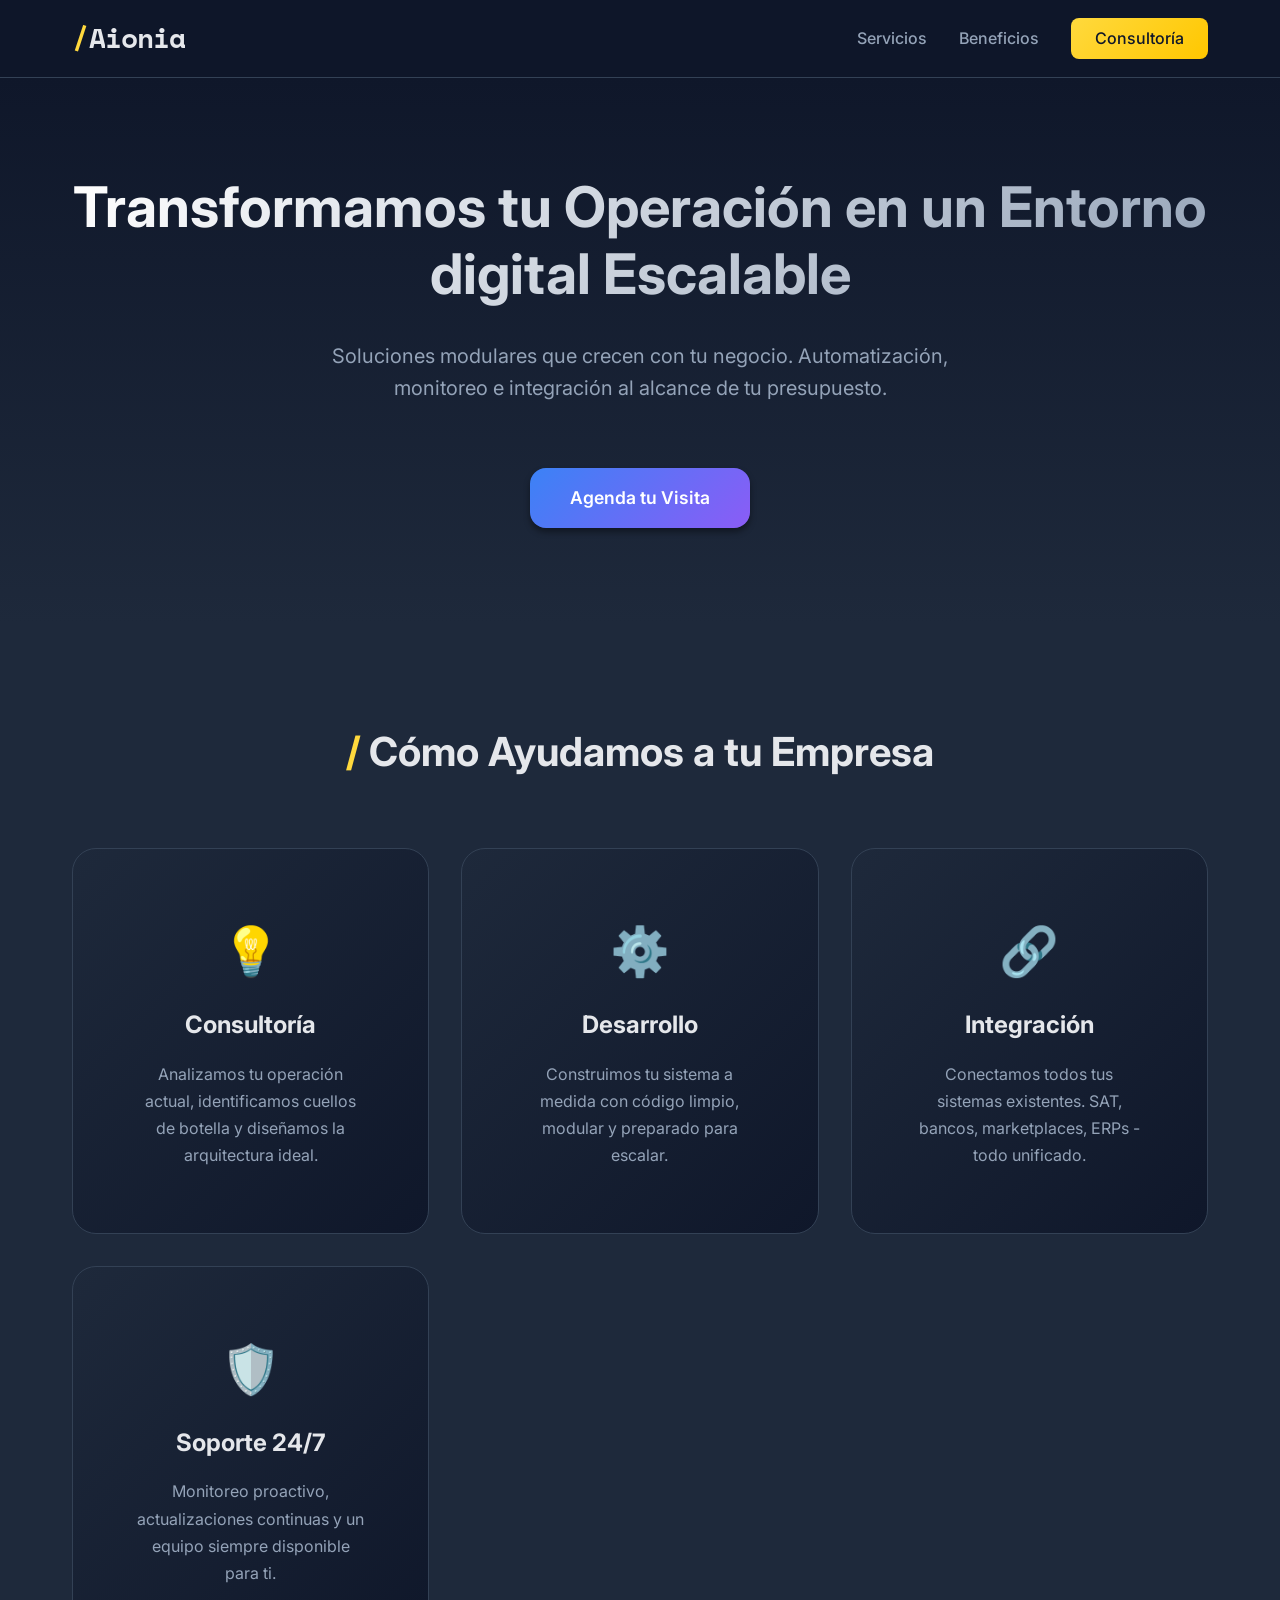
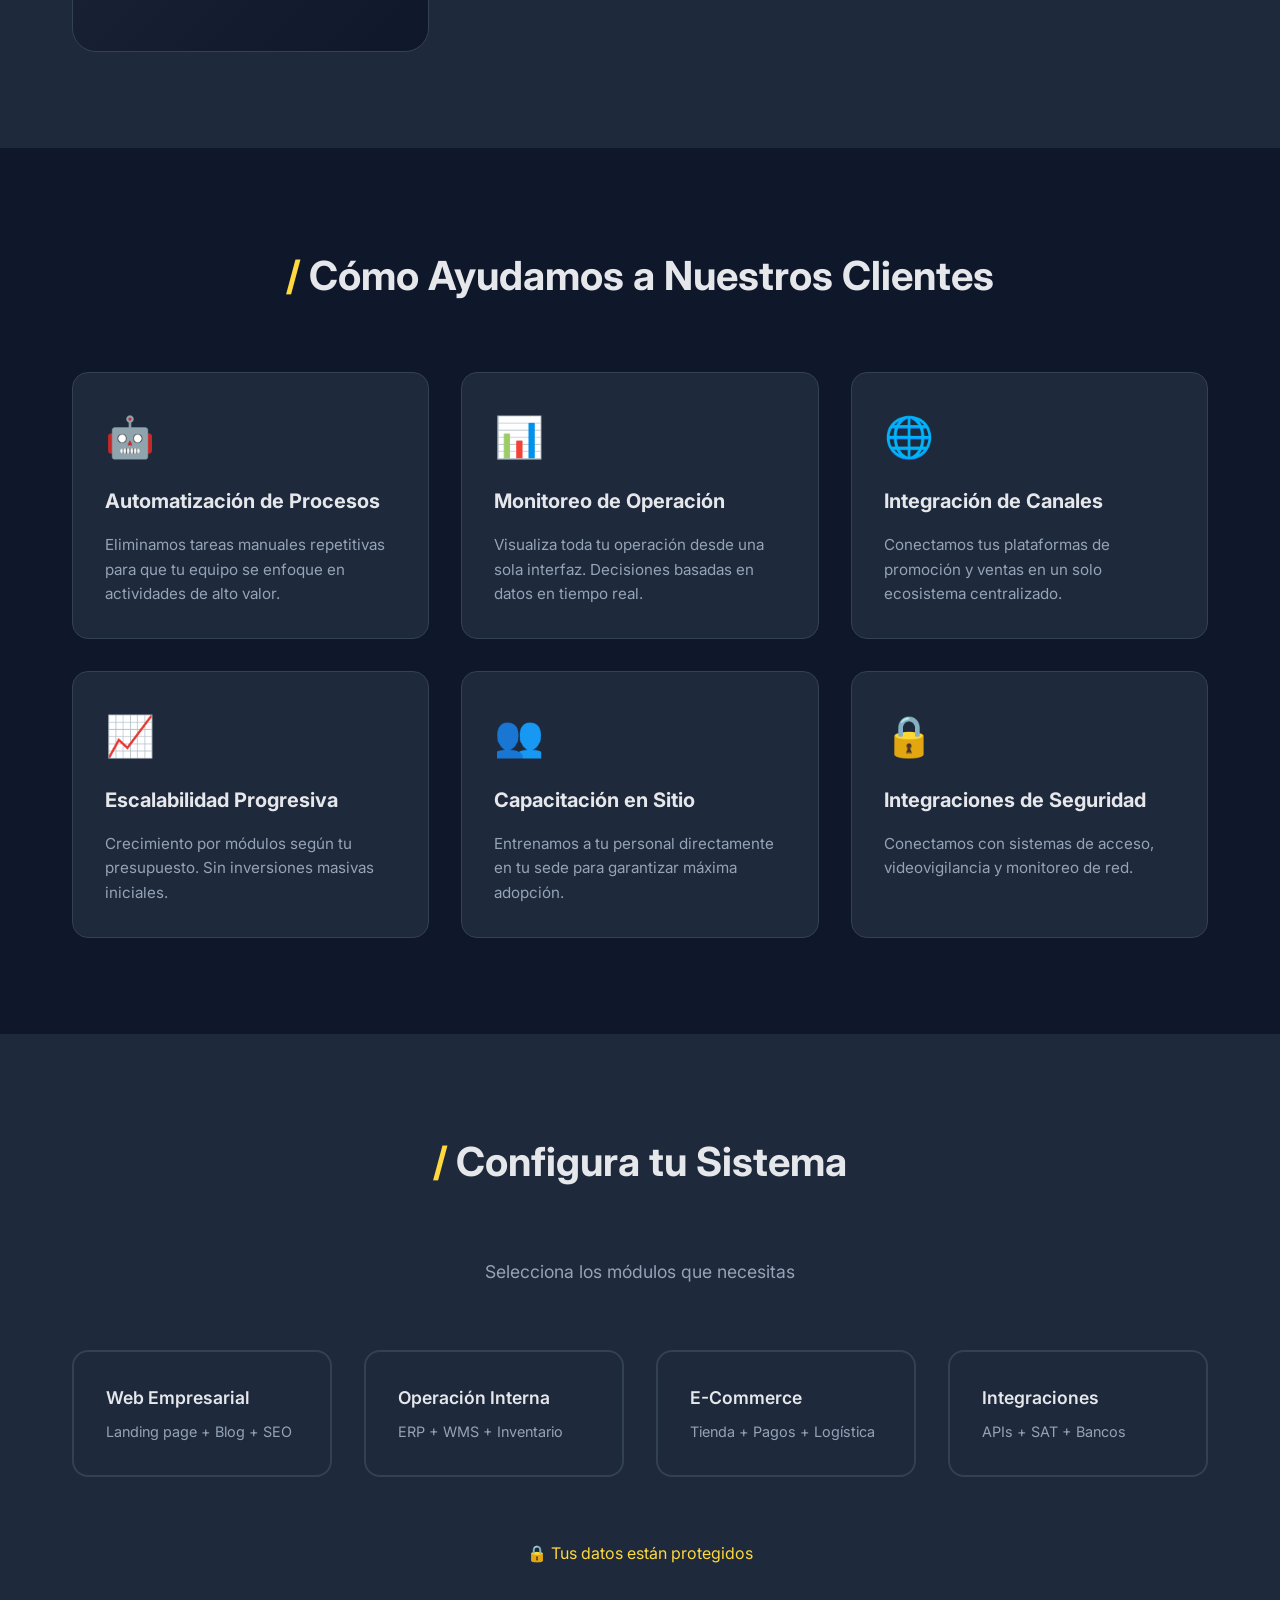
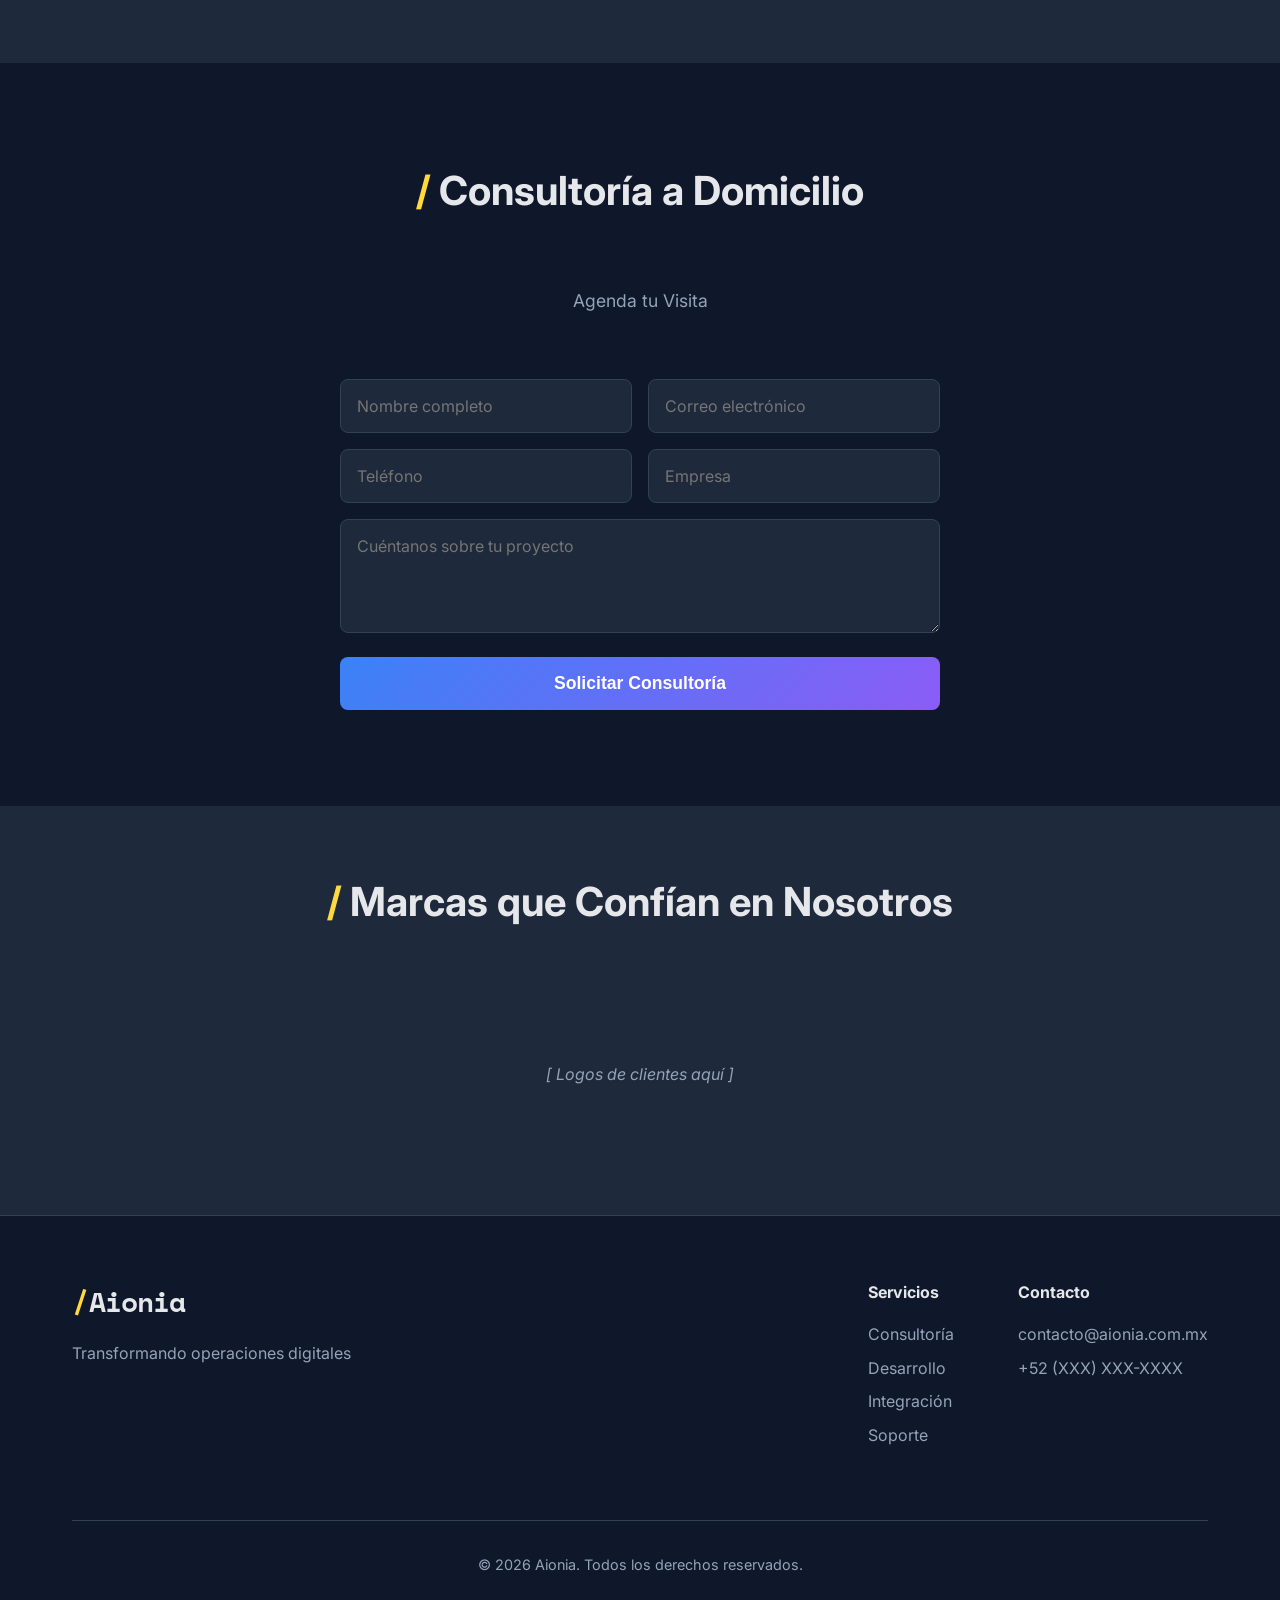
==== index.html @ 82d9cc67 "Initial commit: AIONIA website with modern design and interactive features" ====
<!DOCTYPE html>
<html lang="es">
<head>
    <meta charset="UTF-8">
    <meta name="viewport" content="width=device-width, initial-scale=1.0">
    <meta name="description" content="Transformamos tu operación en un entorno digital escalable. Soluciones modulares que crecen con tu negocio.">
    <meta name="keywords" content="consultoría digital, desarrollo de software, integración de sistemas, automatización, ERP, WMS">
    <title>Aionia - Transformamos tu Operación Digital</title>
    <link rel="stylesheet" href="css/styles.css">
    <link rel="preconnect" href="https://fonts.googleapis.com">
    <link rel="preconnect" href="https://fonts.gstatic.com" crossorigin>
    <link href="https://fonts.googleapis.com/css2?family=Inter:wght@400;500;600;700&family=Space+Mono:wght@700&display=swap" rel="stylesheet">
</head>
<body>
    <!-- Navigation -->
    <nav class="navbar">
        <div class="container">
            <div class="logo-wrapper">
                <span class="logo-slash">/</span>
                <div class="logo-text">
                    <span class="logo-char" style="--delay: 0.1s">A</span>
                    <span class="logo-char" style="--delay: 0.2s">i</span>
                    <span class="logo-char" style="--delay: 0.3s">o</span>
                    <span class="logo-char" style="--delay: 0.4s">n</span>
                    <span class="logo-char" style="--delay: 0.5s">i</span>
                    <span class="logo-char" style="--delay: 0.6s">a</span>
                </div>
            </div>
            <div class="nav-links">
                <a href="#services">Servicios</a>
                <a href="#benefits">Beneficios</a>
                <a href="#consultation" class="cta-button">Consultoría</a>
            </div>
        </div>
    </nav>

    <!-- Hero Section -->
    <section class="hero">
        <div class="container">
            <h1 class="hero-title">Transformamos tu Operación en un Entorno digital Escalable</h1>
            <p class="hero-subtitle">Soluciones modulares que crecen con tu negocio. Automatización, monitoreo e integración al alcance de tu presupuesto.</p>
            <a href="#consultation" class="hero-cta">Agenda tu Visita</a>
        </div>
    </section>

    <!-- Services Section -->
    <section id="services" class="services">
        <div class="container">
            <h2 class="section-title"><span class="slash">/</span>Cómo Ayudamos a tu Empresa</h2>
            <div class="services-grid">
                <div class="service-card">
                    <div class="service-icon">💡</div>
                    <h3>Consultoría</h3>
                    <p>Analizamos tu operación actual, identificamos cuellos de botella y diseñamos la arquitectura ideal.</p>
                </div>
                <div class="service-card">
                    <div class="service-icon">⚙️</div>
                    <h3>Desarrollo</h3>
                    <p>Construimos tu sistema a medida con código limpio, modular y preparado para escalar.</p>
                </div>
                <div class="service-card">
                    <div class="service-icon">🔗</div>
                    <h3>Integración</h3>
                    <p>Conectamos todos tus sistemas existentes. SAT, bancos, marketplaces, ERPs - todo unificado.</p>
                </div>
                <div class="service-card">
                    <div class="service-icon">🛡️</div>
                    <h3>Soporte 24/7</h3>
                    <p>Monitoreo proactivo, actualizaciones continuas y un equipo siempre disponible para ti.</p>
                </div>
            </div>
        </div>
    </section>

    <!-- Benefits Section -->
    <section id="benefits" class="benefits">
        <div class="container">
            <h2 class="section-title"><span class="slash">/</span>Cómo Ayudamos a Nuestros Clientes</h2>
            <div class="benefits-grid">
                <div class="benefit-card">
                    <div class="benefit-icon">🤖</div>
                    <h3>Automatización de Procesos</h3>
                    <p>Eliminamos tareas manuales repetitivas para que tu equipo se enfoque en actividades de alto valor.</p>
                </div>
                <div class="benefit-card">
                    <div class="benefit-icon">📊</div>
                    <h3>Monitoreo de Operación</h3>
                    <p>Visualiza toda tu operación desde una sola interfaz. Decisiones basadas en datos en tiempo real.</p>
                </div>
                <div class="benefit-card">
                    <div class="benefit-icon">🌐</div>
                    <h3>Integración de Canales</h3>
                    <p>Conectamos tus plataformas de promoción y ventas en un solo ecosistema centralizado.</p>
                </div>
                <div class="benefit-card">
                    <div class="benefit-icon">📈</div>
                    <h3>Escalabilidad Progresiva</h3>
                    <p>Crecimiento por módulos según tu presupuesto. Sin inversiones masivas iniciales.</p>
                </div>
                <div class="benefit-card">
                    <div class="benefit-icon">👥</div>
                    <h3>Capacitación en Sitio</h3>
                    <p>Entrenamos a tu personal directamente en tu sede para garantizar máxima adopción.</p>
                </div>
                <div class="benefit-card">
                    <div class="benefit-icon">🔒</div>
                    <h3>Integraciones de Seguridad</h3>
                    <p>Conectamos con sistemas de acceso, videovigilancia y monitoreo de red.</p>
                </div>
            </div>
        </div>
    </section>

    <!-- Configuration System -->
    <section class="configuration">
        <div class="container">
            <h2 class="section-title"><span class="slash">/</span>Configura tu Sistema</h2>
            <p class="section-subtitle">Selecciona los módulos que necesitas</p>
            <div class="modules-grid">
                <div class="module-card">
                    <input type="checkbox" id="module-web" class="module-checkbox">
                    <label for="module-web" class="module-label">
                        <span class="module-name">Web Empresarial</span>
                        <span class="module-description">Landing page + Blog + SEO</span>
                    </label>
                </div>
                <div class="module-card">
                    <input type="checkbox" id="module-operation" class="module-checkbox">
                    <label for="module-operation" class="module-label">
                        <span class="module-name">Operación Interna</span>
                        <span class="module-description">ERP + WMS + Inventario</span>
                    </label>
                </div>
                <div class="module-card">
                    <input type="checkbox" id="module-ecommerce" class="module-checkbox">
                    <label for="module-ecommerce" class="module-label">
                        <span class="module-name">E-Commerce</span>
                        <span class="module-description">Tienda + Pagos + Logística</span>
                    </label>
                </div>
                <div class="module-card">
                    <input type="checkbox" id="module-integrations" class="module-checkbox">
                    <label for="module-integrations" class="module-label">
                        <span class="module-name">Integraciones</span>
                        <span class="module-description">APIs + SAT + Bancos</span>
                    </label>
                </div>
            </div>
            <p class="data-protection">🔒 Tus datos están protegidos</p>
        </div>
    </section>

    <!-- Consultation Form -->
    <section id="consultation" class="consultation">
        <div class="container">
            <h2 class="section-title"><span class="slash">/</span>Consultoría a Domicilio</h2>
            <p class="section-subtitle">Agenda tu Visita</p>
            <form class="consultation-form" id="contactForm">
                <div class="form-row">
                    <input type="text" name="name" placeholder="Nombre completo" required>
                    <input type="email" name="email" placeholder="Correo electrónico" required>
                </div>
                <div class="form-row">
                    <input type="tel" name="phone" placeholder="Teléfono" required>
                    <input type="text" name="company" placeholder="Empresa">
                </div>
                <textarea name="message" placeholder="Cuéntanos sobre tu proyecto" rows="4" required></textarea>
                <button type="submit" class="submit-button">Solicitar Consultoría</button>
            </form>
        </div>
    </section>

    <!-- Brands Section -->
    <section class="brands">
        <div class="container">
            <h2 class="section-title"><span class="slash">/</span>Marcas que Confían en Nosotros</h2>
            <div class="brands-container">
                <p class="brands-placeholder">[ Logos de clientes aquí ]</p>
            </div>
        </div>
    </section>

    <!-- Footer -->
    <footer class="footer">
        <div class="container">
            <div class="footer-content">
                <div class="footer-logo">
                    <div class="logo-wrapper">
                        <span class="logo-slash">/</span>
                        <span class="logo-text-simple">Aionia</span>
                    </div>
                    <p>Transformando operaciones digitales</p>
                </div>
                <div class="footer-links">
                    <div class="footer-column">
                        <h4>Servicios</h4>
                        <a href="#services">Consultoría</a>
                        <a href="#services">Desarrollo</a>
                        <a href="#services">Integración</a>
                        <a href="#services">Soporte</a>
                    </div>
                    <div class="footer-column">
                        <h4>Contacto</h4>
                        <a href="mailto:contacto@aionia.com.mx">contacto@aionia.com.mx</a>
                        <a href="tel:+52">+52 (XXX) XXX-XXXX</a>
                    </div>
                </div>
            </div>
            <div class="footer-bottom">
                <p>&copy; 2026 Aionia. Todos los derechos reservados.</p>
            </div>
        </div>
    </footer>

    <script src="js/main.js"></script>
</body>
</html>
---- css/styles.css ----
/* Reset and Base Styles */
* {
    margin: 0;
    padding: 0;
    box-sizing: border-box;
}

:root {
    /* Color Palette */
    --bg-primary: #0F172A;
    --bg-secondary: #1E293B;
    --bg-card: #1E293B;
    --text-primary: #E5E7EB;
    --text-secondary: #94A3B8;
    --accent-yellow: #FFD93D;
    --accent-blue: #3B82F6;
    --accent-purple: #8B5CF6;
    --border-color: #334155;
    
    /* Typography */
    --font-primary: 'Inter', -apple-system, BlinkMacSystemFont, sans-serif;
    --font-mono: 'Space Mono', 'Courier New', monospace;
    
    /* Spacing */
    --spacing-xs: 0.5rem;
    --spacing-sm: 1rem;
    --spacing-md: 2rem;
    --spacing-lg: 4rem;
    --spacing-xl: 6rem;
    
    /* Border Radius */
    --radius-sm: 0.5rem;
    --radius-md: 1rem;
    --radius-lg: 1.5rem;
    
    /* Shadows */
    --shadow-sm: 0 1px 3px rgba(0, 0, 0, 0.3);
    --shadow-md: 0 4px 6px rgba(0, 0, 0, 0.4);
    --shadow-lg: 0 10px 25px rgba(0, 0, 0, 0.5);
    --shadow-glow: 0 0 20px rgba(255, 217, 61, 0.3);
}

body {
    font-family: var(--font-primary);
    background-color: var(--bg-primary);
    color: var(--text-primary);
    line-height: 1.6;
    overflow-x: hidden;
}

.container {
    max-width: 1200px;
    margin: 0 auto;
    padding: 0 var(--spacing-md);
}

/* Logo Animation */
.logo-wrapper {
    font-family: var(--font-mono);
    font-size: 28px;
    font-weight: 700;
    color: var(--text-primary);
    position: relative;
    letter-spacing: -1px;
    display: flex;
    align-items: center;
}

.logo-slash {
    display: inline-block;
    color: var(--accent-yellow);
    animation: cursorBlink 1s ease-in-out infinite;
    margin-right: 1px;
}

@keyframes cursorBlink {
    0%, 100% {
        opacity: 1;
    }
    50% {
        opacity: 0.3;
    }
}

.logo-text {
    display: inline-flex;
    overflow: hidden;
}

.logo-char {
    display: inline-block;
    width: 0;
    overflow: hidden;
    animation: pushIn 0.3s ease-out forwards;
    animation-delay: var(--delay);
    white-space: nowrap;
}

@keyframes pushIn {
    0% {
        width: 0;
        opacity: 0;
    }
    100% {
        width: auto;
        opacity: 1;
    }
}

/* Navigation */
.navbar {
    background-color: rgba(15, 23, 42, 0.9);
    backdrop-filter: blur(10px);
    padding: var(--spacing-sm) 0;
    position: sticky;
    top: 0;
    z-index: 1000;
    border-bottom: 1px solid var(--border-color);
}

.navbar .container {
    display: flex;
    justify-content: space-between;
    align-items: center;
}

.nav-links {
    display: flex;
    gap: var(--spacing-md);
    align-items: center;
}

.nav-links a {
    color: var(--text-secondary);
    text-decoration: none;
    font-weight: 500;
    transition: color 0.3s ease;
}

.nav-links a:hover {
    color: var(--accent-yellow);
}

.cta-button {
    background: linear-gradient(135deg, var(--accent-yellow), #FFC700);
    color: var(--bg-primary) !important;
    padding: 0.5rem 1.5rem;
    border-radius: var(--radius-sm);
    font-weight: 600;
    transition: transform 0.2s ease, box-shadow 0.2s ease;
}

.cta-button:hover {
    transform: translateY(-2px);
    box-shadow: var(--shadow-glow);
}

/* Hero Section */
.hero {
    padding: var(--spacing-xl) 0;
    text-align: center;
    background: linear-gradient(180deg, var(--bg-primary) 0%, var(--bg-secondary) 100%);
}

.hero-title {
    font-size: 3.5rem;
    font-weight: 700;
    margin-bottom: var(--spacing-md);
    background: linear-gradient(135deg, #FFFFFF, #94A3B8);
    -webkit-background-clip: text;
    -webkit-text-fill-color: transparent;
    background-clip: text;
    line-height: 1.2;
}

.hero-subtitle {
    font-size: 1.25rem;
    color: var(--text-secondary);
    max-width: 700px;
    margin: 0 auto var(--spacing-lg);
}

.hero-cta {
    display: inline-block;
    background: linear-gradient(135deg, var(--accent-blue), var(--accent-purple));
    color: white;
    padding: 1rem 2.5rem;
    border-radius: var(--radius-md);
    text-decoration: none;
    font-weight: 600;
    font-size: 1.1rem;
    transition: transform 0.3s ease, box-shadow 0.3s ease;
    box-shadow: var(--shadow-md);
}

.hero-cta:hover {
    transform: translateY(-3px);
    box-shadow: 0 15px 35px rgba(59, 130, 246, 0.4);
}

/* Section Titles */
.section-title {
    font-size: 2.5rem;
    font-weight: 700;
    margin-bottom: var(--spacing-lg);
    text-align: center;
}

.slash {
    color: var(--accent-yellow);
    margin-right: 0.5rem;
}

.section-subtitle {
    text-align: center;
    color: var(--text-secondary);
    font-size: 1.1rem;
    margin-bottom: var(--spacing-lg);
}

/* Services Section */
.services {
    padding: var(--spacing-xl) 0;
    background-color: var(--bg-secondary);
}

.services-grid {
    display: grid;
    grid-template-columns: repeat(auto-fit, minmax(280px, 1fr));
    gap: var(--spacing-md);
}

.service-card {
    background: linear-gradient(135deg, #1E293B 0%, #0F172A 100%);
    padding: var(--spacing-lg);
    border-radius: var(--radius-lg);
    border: 1px solid var(--border-color);
    transition: transform 0.3s ease, box-shadow 0.3s ease, border-color 0.3s ease;
    text-align: center;
}

.service-card:hover {
    transform: translateY(-5px);
    box-shadow: var(--shadow-lg);
    border-color: var(--accent-yellow);
}

.service-icon {
    font-size: 3rem;
    margin-bottom: var(--spacing-sm);
}

.service-card h3 {
    font-size: 1.5rem;
    margin-bottom: var(--spacing-sm);
    color: var(--text-primary);
}

.service-card p {
    color: var(--text-secondary);
    line-height: 1.7;
}

/* Benefits Section */
.benefits {
    padding: var(--spacing-xl) 0;
    background-color: var(--bg-primary);
}

.benefits-grid {
    display: grid;
    grid-template-columns: repeat(auto-fit, minmax(300px, 1fr));
    gap: var(--spacing-md);
}

.benefit-card {
    background: var(--bg-card);
    padding: var(--spacing-md);
    border-radius: var(--radius-md);
    border: 1px solid var(--border-color);
    transition: transform 0.3s ease, background 0.3s ease;
}

.benefit-card:hover {
    transform: translateY(-3px);
    background: linear-gradient(135deg, #1E293B 0%, #334155 100%);
}

.benefit-icon {
    font-size: 2.5rem;
    margin-bottom: var(--spacing-sm);
}

.benefit-card h3 {
    font-size: 1.25rem;
    margin-bottom: var(--spacing-sm);
    color: var(--text-primary);
}

.benefit-card p {
    color: var(--text-secondary);
    font-size: 0.95rem;
}

/* Configuration Section */
.configuration {
    padding: var(--spacing-xl) 0;
    background-color: var(--bg-secondary);
}

.modules-grid {
    display: grid;
    grid-template-columns: repeat(auto-fit, minmax(250px, 1fr));
    gap: var(--spacing-md);
    margin-bottom: var(--spacing-lg);
}

.module-card {
    position: relative;
}

.module-checkbox {
    display: none;
}

.module-label {
    display: block;
    background: var(--bg-card);
    padding: var(--spacing-md);
    border-radius: var(--radius-md);
    border: 2px solid var(--border-color);
    cursor: pointer;
    transition: all 0.3s ease;
}

.module-checkbox:checked + .module-label {
    border-color: var(--accent-yellow);
    background: linear-gradient(135deg, rgba(255, 217, 61, 0.1) 0%, rgba(255, 217, 61, 0.05) 100%);
}

.module-name {
    display: block;
    font-weight: 600;
    font-size: 1.1rem;
    margin-bottom: var(--spacing-xs);
    color: var(--text-primary);
}

.module-description {
    display: block;
    color: var(--text-secondary);
    font-size: 0.9rem;
}

.data-protection {
    text-align: center;
    color: var(--accent-yellow);
    font-size: 1rem;
}

/* Consultation Section */
.consultation {
    padding: var(--spacing-xl) 0;
    background-color: var(--bg-primary);
}

.consultation-form {
    max-width: 600px;
    margin: 0 auto;
}

.form-row {
    display: grid;
    grid-template-columns: 1fr 1fr;
    gap: var(--spacing-sm);
    margin-bottom: var(--spacing-sm);
}

.consultation-form input,
.consultation-form textarea {
    width: 100%;
    padding: var(--spacing-sm);
    background: var(--bg-card);
    border: 1px solid var(--border-color);
    border-radius: var(--radius-sm);
    color: var(--text-primary);
    font-family: var(--font-primary);
    font-size: 1rem;
    transition: border-color 0.3s ease;
}

.consultation-form input:focus,
.consultation-form textarea:focus {
    outline: none;
    border-color: var(--accent-yellow);
}

.consultation-form textarea {
    margin-bottom: var(--spacing-sm);
    resize: vertical;
}

.submit-button {
    width: 100%;
    padding: var(--spacing-sm) var(--spacing-md);
    background: linear-gradient(135deg, var(--accent-blue), var(--accent-purple));
    color: white;
    border: none;
    border-radius: var(--radius-sm);
    font-weight: 600;
    font-size: 1.1rem;
    cursor: pointer;
    transition: transform 0.3s ease, box-shadow 0.3s ease;
}

.submit-button:hover {
    transform: translateY(-2px);
    box-shadow: 0 10px 25px rgba(59, 130, 246, 0.4);
}

/* Brands Section */
.brands {
    padding: var(--spacing-lg) 0;
    background-color: var(--bg-secondary);
}

.brands-container {
    text-align: center;
    padding: var(--spacing-lg);
}

.brands-placeholder {
    color: var(--text-secondary);
    font-style: italic;
}

/* Footer */
.footer {
    background-color: var(--bg-primary);
    padding: var(--spacing-lg) 0 var(--spacing-md);
    border-top: 1px solid var(--border-color);
}

.footer-content {
    display: grid;
    grid-template-columns: 1fr 1fr;
    gap: var(--spacing-lg);
    margin-bottom: var(--spacing-lg);
}

.footer-logo p {
    color: var(--text-secondary);
    margin-top: var(--spacing-sm);
}

.logo-text-simple {
    color: var(--text-primary);
}

.footer-links {
    display: flex;
    gap: var(--spacing-lg);
    justify-content: flex-end;
}

.footer-column h4 {
    color: var(--text-primary);
    margin-bottom: var(--spacing-sm);
}

.footer-column a {
    display: block;
    color: var(--text-secondary);
    text-decoration: none;
    margin-bottom: var(--spacing-xs);
    transition: color 0.3s ease;
}

.footer-column a:hover {
    color: var(--accent-yellow);
}

.footer-bottom {
    text-align: center;
    padding-top: var(--spacing-md);
    border-top: 1px solid var(--border-color);
    color: var(--text-secondary);
    font-size: 0.9rem;
}

/* Responsive Design */
@media (max-width: 768px) {
    .hero-title {
        font-size: 2.5rem;
    }
    
    .hero-subtitle {
        font-size: 1rem;
    }
    
    .nav-links {
        gap: var(--spacing-sm);
    }
    
    .form-row {
        grid-template-columns: 1fr;
    }
    
    .footer-content {
        grid-template-columns: 1fr;
    }
    
    .footer-links {
        justify-content: flex-start;
    }
    
    .section-title {
        font-size: 2rem;
    }
}

@media (max-width: 480px) {
    .hero-title {
        font-size: 2rem;
    }
    
    .logo-wrapper {
        font-size: 24px;
    }
    
    .services-grid,
    .benefits-grid,
    .modules-grid {
        grid-template-columns: 1fr;
    }
}
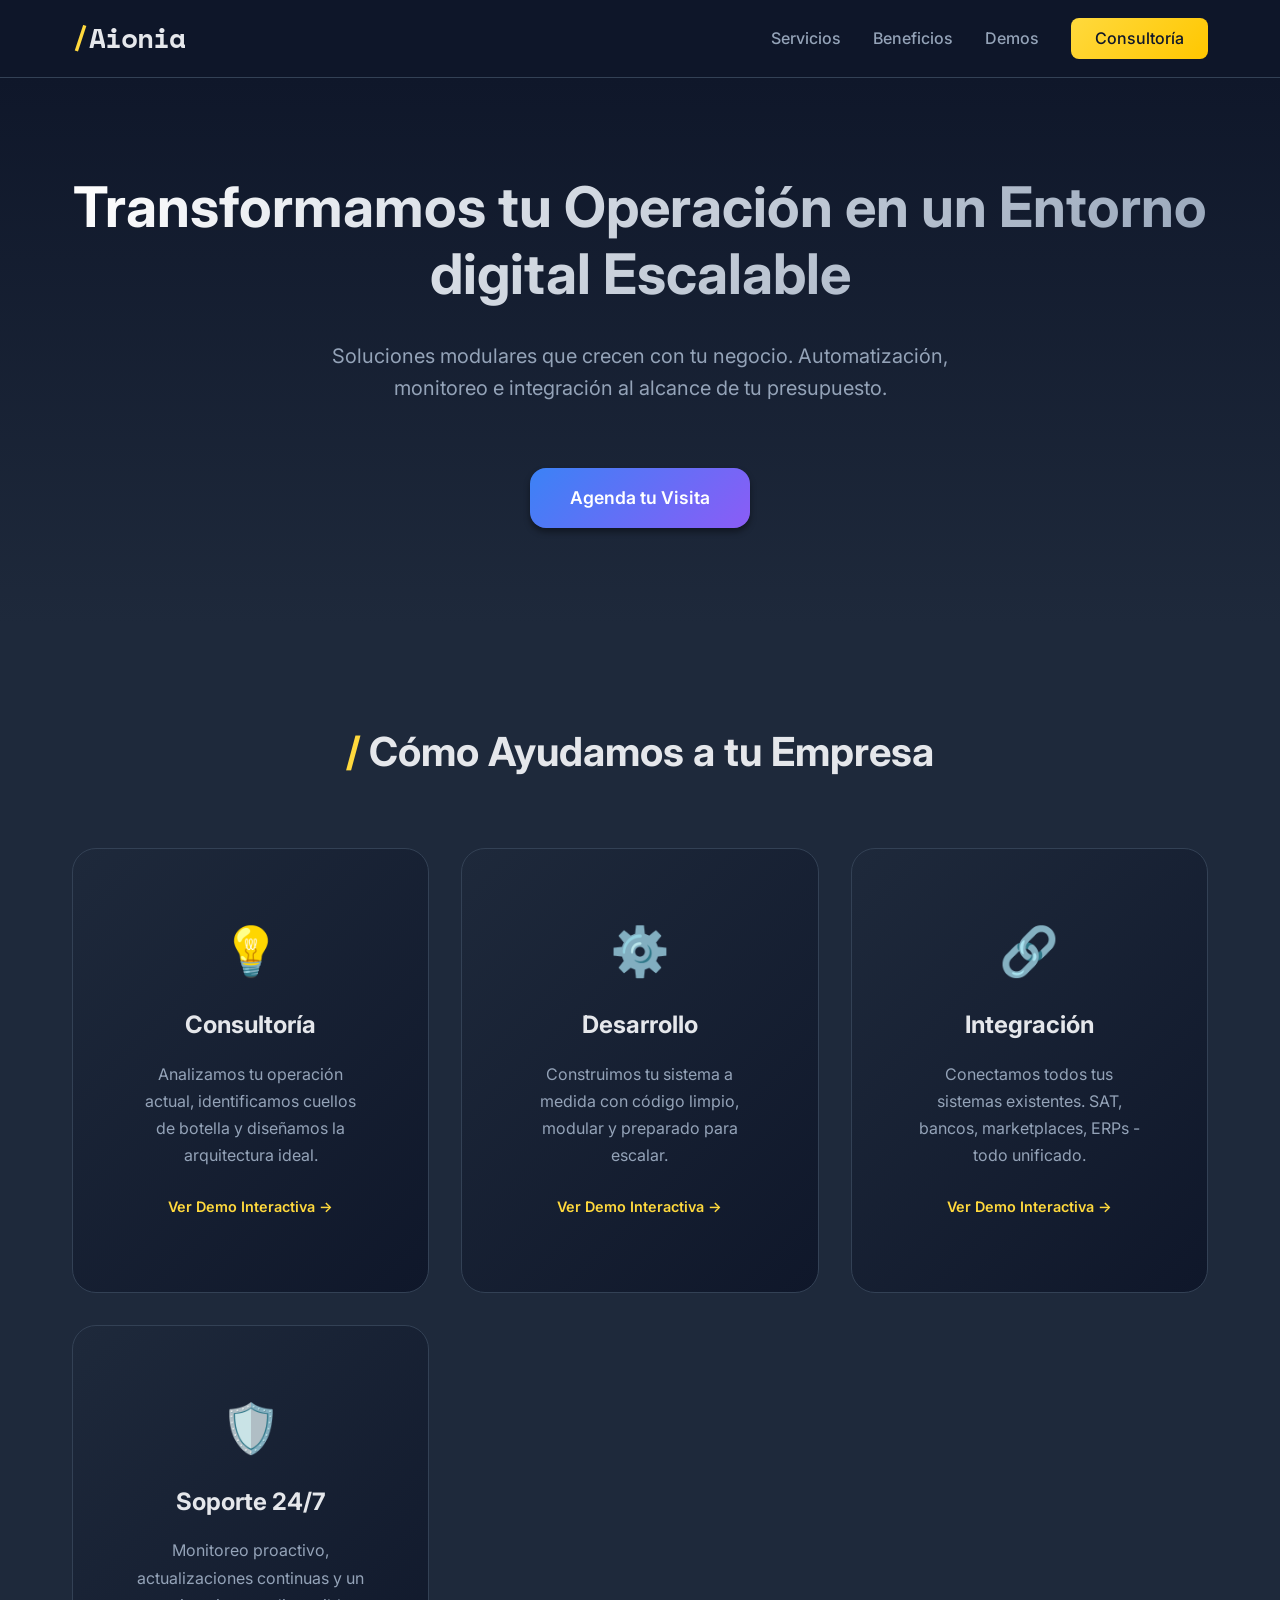
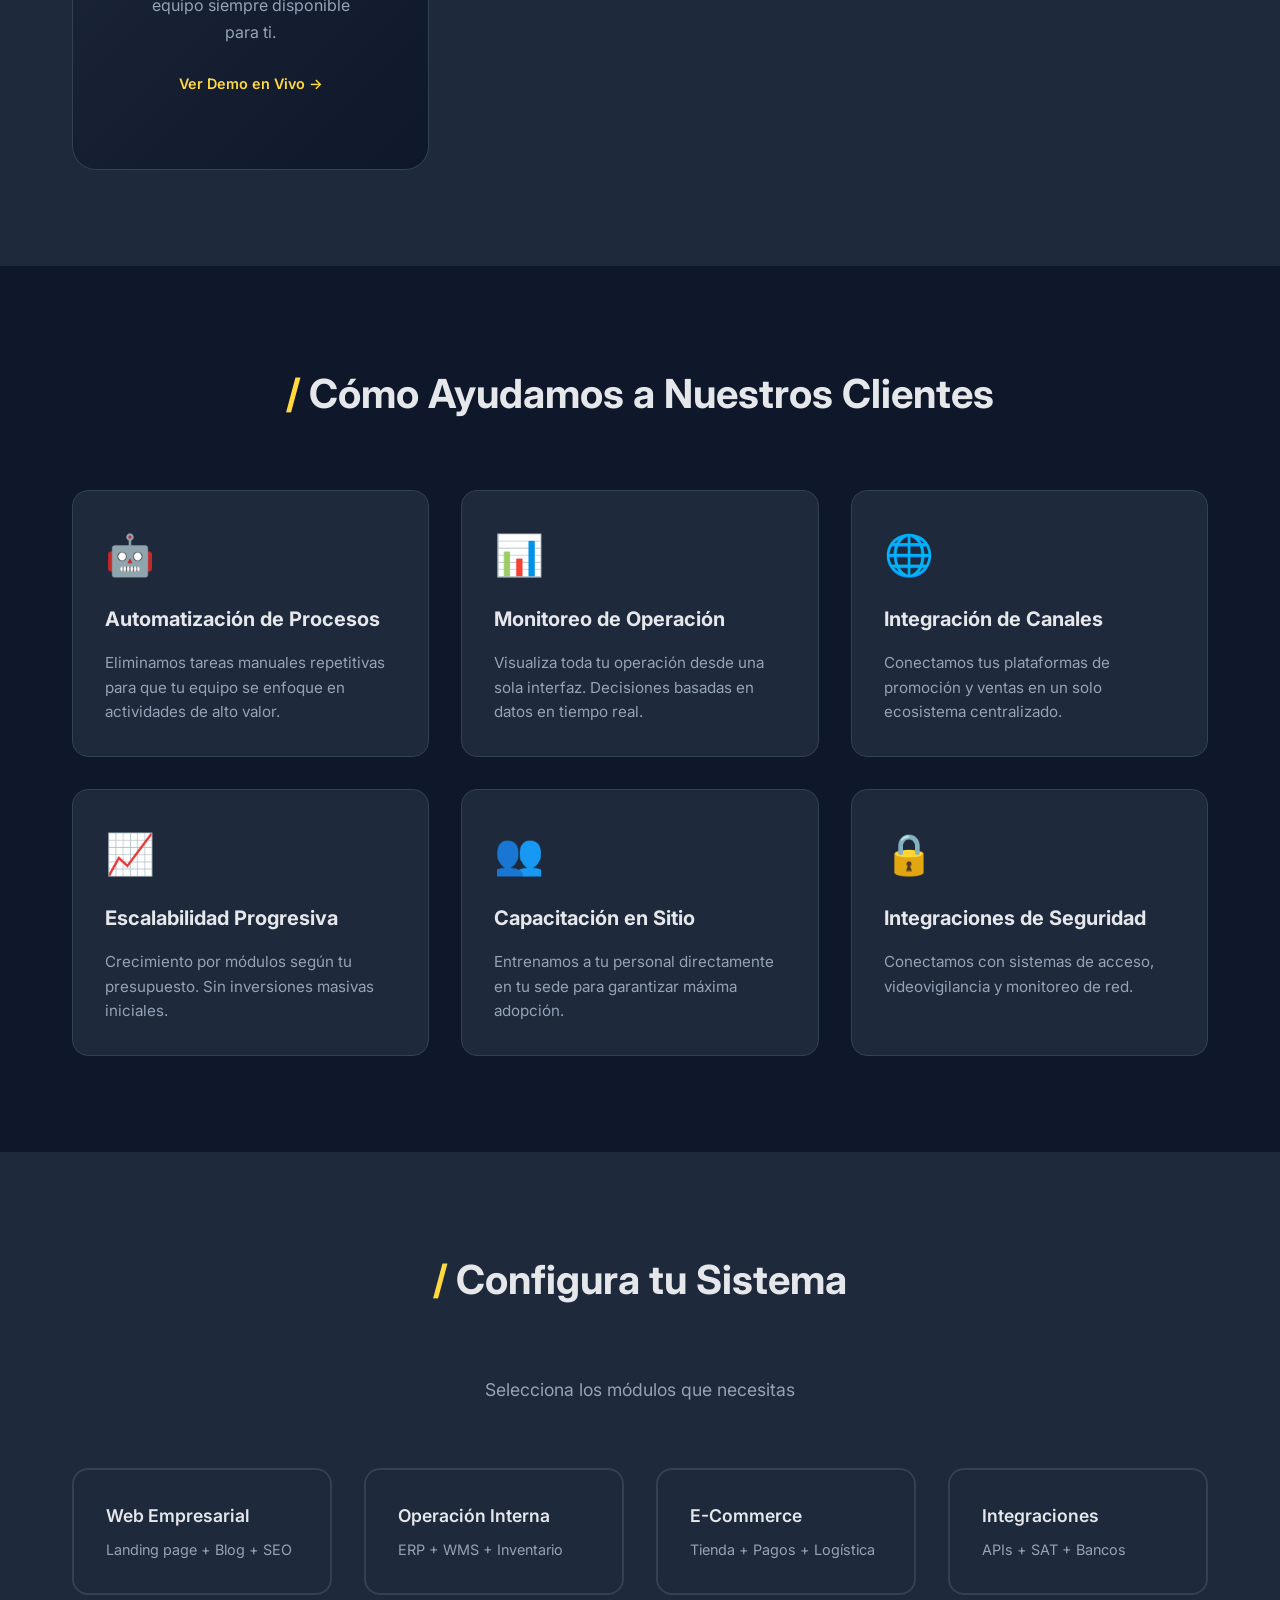
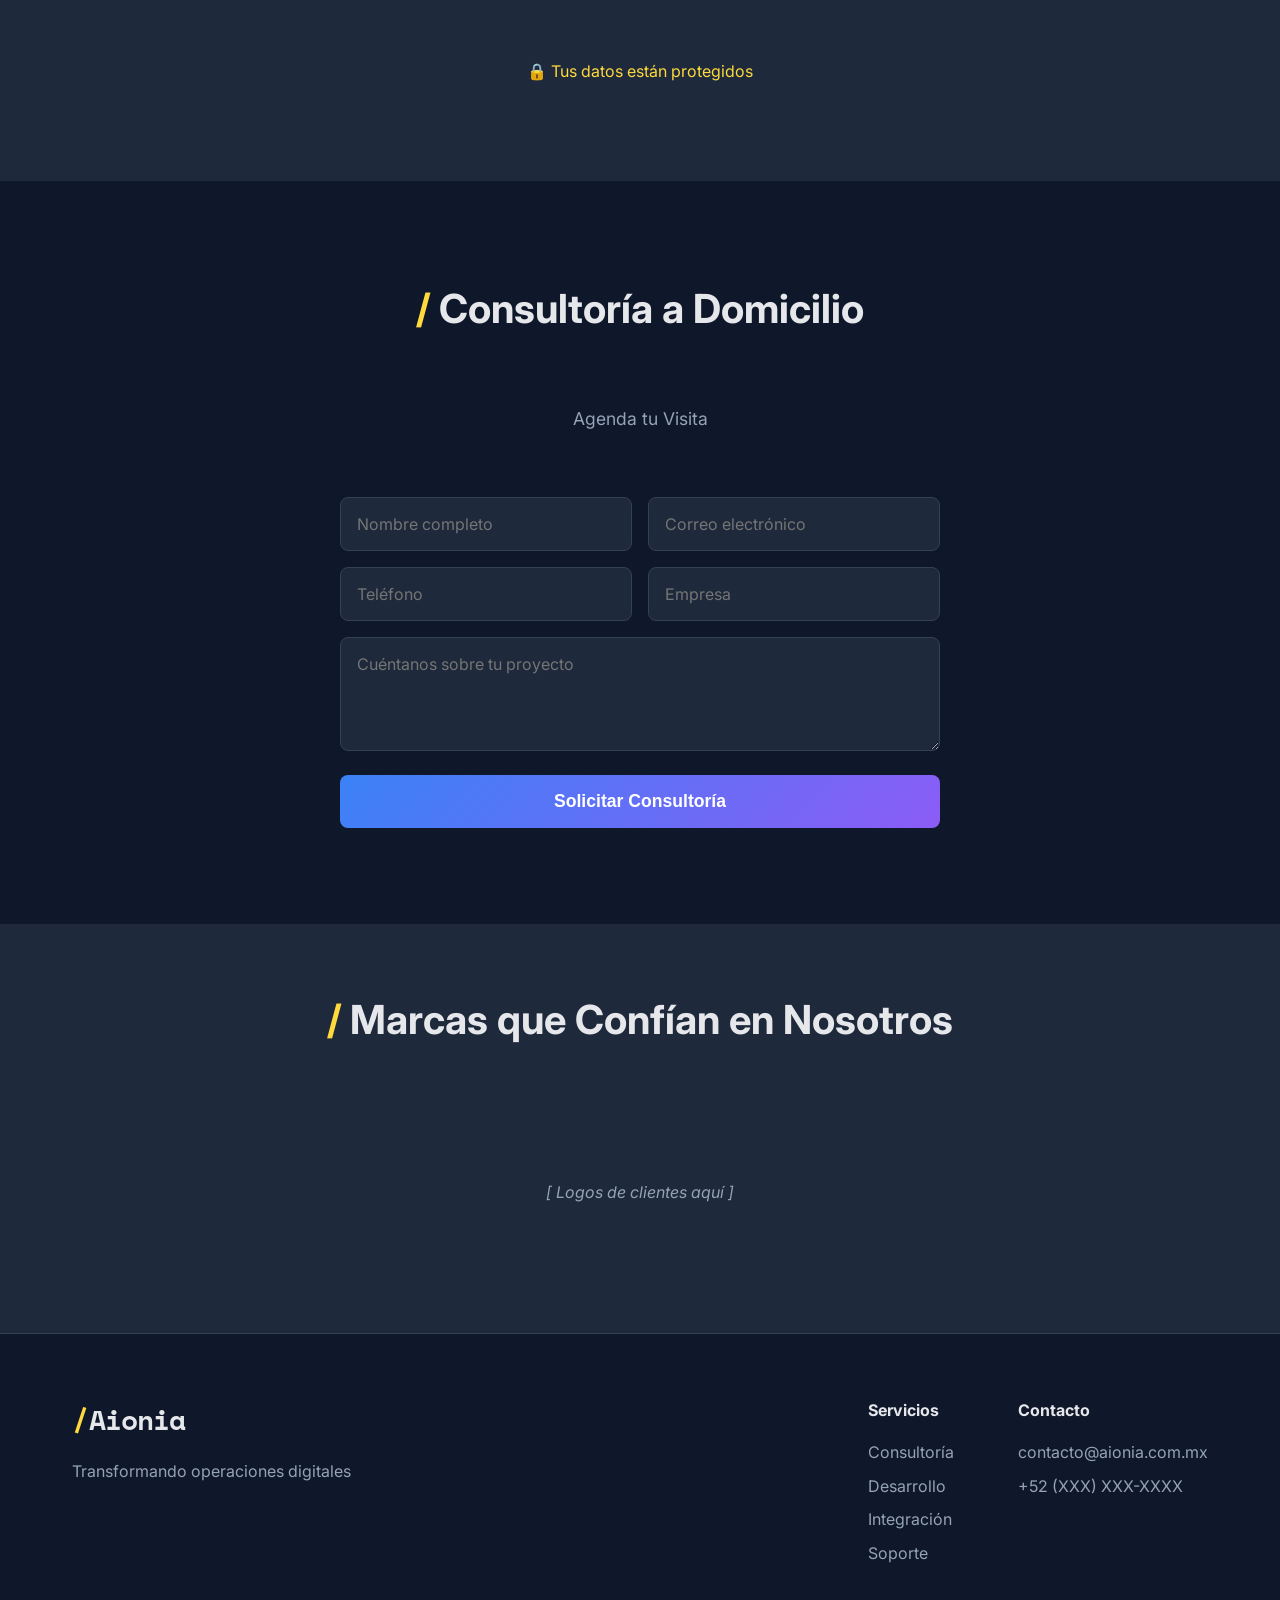
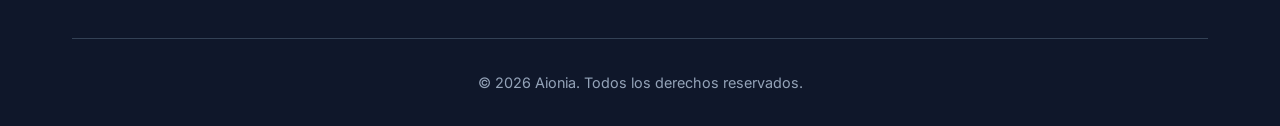
==== commit 6aae0536: "feat: Add 8 interactive demos for all AIONIA services and modules" ====
--- a/index.html
+++ b/index.html
@@ -1,16 +1,22 @@
 <!DOCTYPE html>
 <html lang="es">
+
 <head>
     <meta charset="UTF-8">
     <meta name="viewport" content="width=device-width, initial-scale=1.0">
-    <meta name="description" content="Transformamos tu operación en un entorno digital escalable. Soluciones modulares que crecen con tu negocio.">
-    <meta name="keywords" content="consultoría digital, desarrollo de software, integración de sistemas, automatización, ERP, WMS">
+    <meta name="description"
+        content="Transformamos tu operación en un entorno digital escalable. Soluciones modulares que crecen con tu negocio.">
+    <meta name="keywords"
+        content="consultoría digital, desarrollo de software, integración de sistemas, automatización, ERP, WMS">
     <title>Aionia - Transformamos tu Operación Digital</title>
     <link rel="stylesheet" href="css/styles.css">
     <link rel="preconnect" href="https://fonts.googleapis.com">
     <link rel="preconnect" href="https://fonts.gstatic.com" crossorigin>
-    <link href="https://fonts.googleapis.com/css2?family=Inter:wght@400;500;600;700&family=Space+Mono:wght@700&display=swap" rel="stylesheet">
+    <link
+        href="https://fonts.googleapis.com/css2?family=Inter:wght@400;500;600;700&family=Space+Mono:wght@700&display=swap"
+        rel="stylesheet">
 </head>
+
 <body>
     <!-- Navigation -->
     <nav class="navbar">
@@ -29,6 +35,7 @@
             <div class="nav-links">
                 <a href="#services">Servicios</a>
                 <a href="#benefits">Beneficios</a>
+                <a href="demos.html">Demos</a>
                 <a href="#consultation" class="cta-button">Consultoría</a>
             </div>
         </div>
@@ -38,7 +45,8 @@
     <section class="hero">
         <div class="container">
             <h1 class="hero-title">Transformamos tu Operación en un Entorno digital Escalable</h1>
-            <p class="hero-subtitle">Soluciones modulares que crecen con tu negocio. Automatización, monitoreo e integración al alcance de tu presupuesto.</p>
+            <p class="hero-subtitle">Soluciones modulares que crecen con tu negocio. Automatización, monitoreo e
+                integración al alcance de tu presupuesto.</p>
             <a href="#consultation" class="hero-cta">Agenda tu Visita</a>
         </div>
     </section>
@@ -51,22 +59,27 @@
                 <div class="service-card">
                     <div class="service-icon">💡</div>
                     <h3>Consultoría</h3>
-                    <p>Analizamos tu operación actual, identificamos cuellos de botella y diseñamos la arquitectura ideal.</p>
+                    <p>Analizamos tu operación actual, identificamos cuellos de botella y diseñamos la arquitectura
+                        ideal.</p>
+                    <a href="demos.html#consultoria" class="demo-link">Ver Demo Interactiva →</a>
                 </div>
                 <div class="service-card">
                     <div class="service-icon">⚙️</div>
                     <h3>Desarrollo</h3>
                     <p>Construimos tu sistema a medida con código limpio, modular y preparado para escalar.</p>
+                    <a href="demos.html#desarrollo" class="demo-link">Ver Demo Interactiva →</a>
                 </div>
                 <div class="service-card">
                     <div class="service-icon">🔗</div>
                     <h3>Integración</h3>
                     <p>Conectamos todos tus sistemas existentes. SAT, bancos, marketplaces, ERPs - todo unificado.</p>
+                    <a href="demos.html#integracion" class="demo-link">Ver Demo Interactiva →</a>
                 </div>
                 <div class="service-card">
                     <div class="service-icon">🛡️</div>
                     <h3>Soporte 24/7</h3>
                     <p>Monitoreo proactivo, actualizaciones continuas y un equipo siempre disponible para ti.</p>
+                    <a href="demos.html#soporte" class="demo-link">Ver Demo en Vivo →</a>
                 </div>
             </div>
         </div>
@@ -80,12 +93,14 @@
                 <div class="benefit-card">
                     <div class="benefit-icon">🤖</div>
                     <h3>Automatización de Procesos</h3>
-                    <p>Eliminamos tareas manuales repetitivas para que tu equipo se enfoque en actividades de alto valor.</p>
+                    <p>Eliminamos tareas manuales repetitivas para que tu equipo se enfoque en actividades de alto
+                        valor.</p>
                 </div>
                 <div class="benefit-card">
                     <div class="benefit-icon">📊</div>
                     <h3>Monitoreo de Operación</h3>
-                    <p>Visualiza toda tu operación desde una sola interfaz. Decisiones basadas en datos en tiempo real.</p>
+                    <p>Visualiza toda tu operación desde una sola interfaz. Decisiones basadas en datos en tiempo real.
+                    </p>
                 </div>
                 <div class="benefit-card">
                     <div class="benefit-icon">🌐</div>
@@ -214,4 +229,5 @@
 
     <script src="js/main.js"></script>
 </body>
-</html>
+
+</html>
--- a/css/styles.css
+++ b/css/styles.css
@@ -16,23 +16,23 @@
     --accent-blue: #3B82F6;
     --accent-purple: #8B5CF6;
     --border-color: #334155;
-    
+
     /* Typography */
     --font-primary: 'Inter', -apple-system, BlinkMacSystemFont, sans-serif;
     --font-mono: 'Space Mono', 'Courier New', monospace;
-    
+
     /* Spacing */
     --spacing-xs: 0.5rem;
     --spacing-sm: 1rem;
     --spacing-md: 2rem;
     --spacing-lg: 4rem;
     --spacing-xl: 6rem;
-    
+
     /* Border Radius */
     --radius-sm: 0.5rem;
     --radius-md: 1rem;
     --radius-lg: 1.5rem;
-    
+
     /* Shadows */
     --shadow-sm: 0 1px 3px rgba(0, 0, 0, 0.3);
     --shadow-md: 0 4px 6px rgba(0, 0, 0, 0.4);
@@ -74,9 +74,12 @@
 }
 
 @keyframes cursorBlink {
-    0%, 100% {
+
+    0%,
+    100% {
         opacity: 1;
     }
+
     50% {
         opacity: 0.3;
     }
@@ -101,6 +104,7 @@
         width: 0;
         opacity: 0;
     }
+
     100% {
         width: auto;
         opacity: 1;
@@ -259,7 +263,28 @@
 .service-card p {
     color: var(--text-secondary);
     line-height: 1.7;
-}
+    margin-bottom: 1rem;
+}
+
+.demo-link {
+    display: inline-block;
+    color: var(--accent-yellow);
+    text-decoration: none;
+    font-weight: 600;
+    font-size: 0.9rem;
+    transition: all 0.3s ease;
+    padding: 0.5rem 1rem;
+    border: 2px solid transparent;
+    border-radius: var(--radius-sm);
+}
+
+.demo-link:hover {
+    color: var(--bg-primary);
+    background: var(--accent-yellow);
+    border-color: var(--accent-yellow);
+    transform: translateX(5px);
+}
+
 
 /* Benefits Section */
 .benefits {
@@ -333,7 +358,7 @@
     transition: all 0.3s ease;
 }
 
-.module-checkbox:checked + .module-label {
+.module-checkbox:checked+.module-label {
     border-color: var(--accent-yellow);
     background: linear-gradient(135deg, rgba(255, 217, 61, 0.1) 0%, rgba(255, 217, 61, 0.05) 100%);
 }
@@ -493,27 +518,27 @@
     .hero-title {
         font-size: 2.5rem;
     }
-    
+
     .hero-subtitle {
         font-size: 1rem;
     }
-    
+
     .nav-links {
         gap: var(--spacing-sm);
     }
-    
+
     .form-row {
         grid-template-columns: 1fr;
     }
-    
+
     .footer-content {
         grid-template-columns: 1fr;
     }
-    
+
     .footer-links {
         justify-content: flex-start;
     }
-    
+
     .section-title {
         font-size: 2rem;
     }
@@ -523,14 +548,14 @@
     .hero-title {
         font-size: 2rem;
     }
-    
+
     .logo-wrapper {
         font-size: 24px;
     }
-    
+
     .services-grid,
     .benefits-grid,
     .modules-grid {
         grid-template-columns: 1fr;
     }
-}
+}
